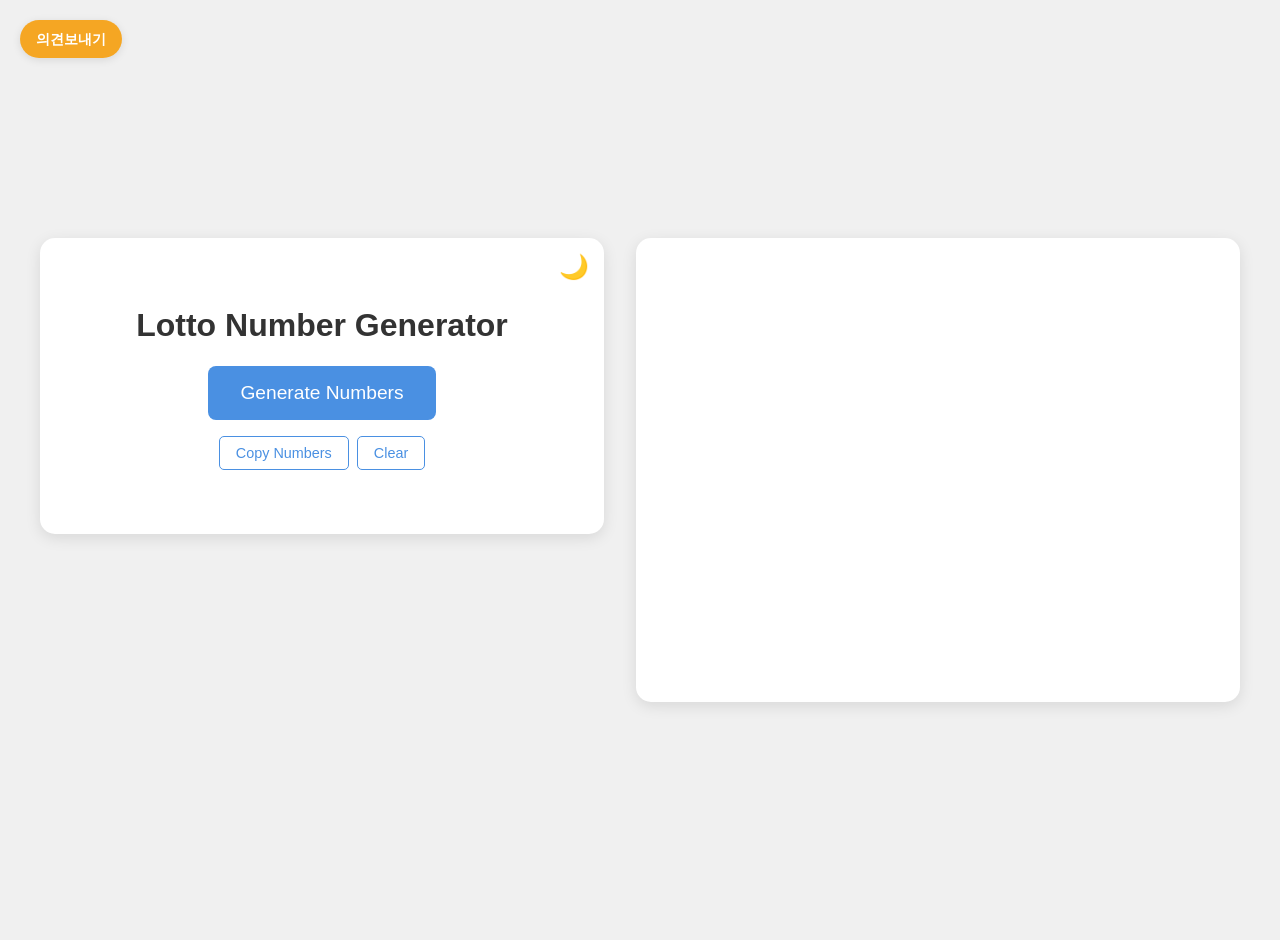
==== index.html @ a9fff1d1 "feat: add Disqus comments section with two-column layout" ====
<!DOCTYPE html>
<html lang="en">
<head>
    <meta charset="UTF-8">
    <meta name="viewport" content="width=device-width, initial-scale=1.0">
    <title>Lotto Number Generator</title>
    <link rel="stylesheet" href="style.css">
</head>
<body>
    <button id="voc-open-btn">의견보내기</button>
    <div class="main-wrapper">
        <div class="container">
            <button id="theme-toggle" title="Toggle Dark/Light Mode">🌙</button>
            <h1>Lotto Number Generator</h1>
            <button id="generate-btn">Generate Numbers</button>
            <div class="action-buttons">
                <button id="copy-btn" class="secondary-btn">Copy Numbers</button>
                <button id="clear-btn" class="secondary-btn">Clear</button>
            </div>
            <div id="numbers-container"></div>
        </div>

        <div class="comments-section">
            <div id="disqus_thread"></div>
            <script>
                /**
                *  RECOMMENDED CONFIGURATION VARIABLES: EDIT AND UNCOMMENT THE SECTION BELOW TO INSERT DYNAMIC VALUES FROM YOUR PLATFORM OR CMS.
                *  LEARN WHY DEFINING THESE VARIABLES IS IMPORTANT: https://disqus.com/admin/universalcode/#configuration-variables    */
                /*
                var disqus_config = function () {
                this.page.url = PAGE_URL;  // Replace PAGE_URL with your page's canonical URL variable
                this.page.identifier = PAGE_IDENTIFIER; // Replace PAGE_IDENTIFIER with your page's unique identifier variable
                };
                */
                (function() { // DON'T EDIT BELOW THIS LINE
                var d = document, s = d.createElement('script');
                s.src = 'https://project-kyk2d06i1i.disqus.com/embed.js';
                s.setAttribute('data-timestamp', +new Date());
                (d.head || d.body).appendChild(s);
                })();
            </script>
            <noscript>Please enable JavaScript to view the <a href="https://disqus.com/?ref_noscript">comments powered by Disqus.</a></noscript>
        </div>
    </div>

    <!-- VOC Modal -->
    <div id="voc-modal" class="modal">
        <div class="modal-content">
            <span class="close-btn">&times;</span>
            <h3>Improvement Feedback (VOC)</h3>
            <form action="https://formspree.io/f/mlgzglkg" method="POST" id="voc-form">
                <input type="email" name="email" placeholder="Your email (optional)" class="voc-input">
                <textarea name="message" placeholder="How can we improve?" required class="voc-textarea"></textarea>
                <button type="submit" class="secondary-btn">Send Feedback</button>
            </form>
        </div>
    </div>

    <script src="main.js"></script>
</body>
</html>
---- style.css ----
:root {
    --primary-color: #4a90e2;
    --secondary-color: #f5a623;
    --background-color: #f0f0f0;
    --container-bg: #ffffff;
    --text-color: #333333;
    --white: #ffffff;
    --shadow: rgba(0, 0, 0, 0.1);
}

body.dark-mode {
    --background-color: #1a1a1a;
    --container-bg: #2d2d2d;
    --text-color: #f0f0f0;
    --shadow: rgba(0, 0, 0, 0.5);
}

body {
    font-family: 'Arial', sans-serif;
    background-color: var(--background-color);
    color: var(--text-color);
    margin: 0;
    padding: 20px;
    display: flex;
    justify-content: center;
    align-items: center;
    min-height: 100vh;
    transition: background-color 0.3s, color 0.3s;
}

.main-wrapper {
    display: flex;
    gap: 2rem;
    max-width: 1200px;
    width: 100%;
    align-items: flex-start;
    justify-content: center;
}

.container {
    flex: 1;
    max-width: 500px;
    position: relative;
    text-align: center;
    background-color: var(--container-bg);
    padding: 3rem 2rem 2rem 2rem;
    border-radius: 15px;
    box-shadow: 0 4px 15px var(--shadow);
    transition: background-color 0.3s, box-shadow 0.3s;
}

.comments-section {
    flex: 1;
    max-width: 600px;
    background-color: var(--container-bg);
    padding: 2rem;
    border-radius: 15px;
    box-shadow: 0 4px 15px var(--shadow);
    transition: background-color 0.3s, box-shadow 0.3s;
    min-height: 400px;
}

@media (max-width: 1000px) {
    .main-wrapper {
        flex-direction: column;
        align-items: center;
    }
    .container, .comments-section {
        width: 100%;
        max-width: 100%;
    }
}

#theme-toggle {
    position: absolute;
    top: 10px;
    right: 10px;
    background: none;
    border: none;
    font-size: 1.5rem;
    cursor: pointer;
    padding: 5px;
    border-radius: 50%;
    transition: background-color 0.2s;
}

#theme-toggle:hover {
    background-color: rgba(128, 128, 128, 0.2);
}

#generate-btn {
    background-color: var(--primary-color);
    color: var(--white);
    border: none;
    padding: 1rem 2rem;
    font-size: 1.2rem;
    border-radius: 8px;
    cursor: pointer;
    transition: background-color 0.3s ease, transform 0.1s;
}

#generate-btn:hover {
    background-color: #357ABD;
}

#generate-btn:active {
    transform: scale(0.98);
}

.action-buttons {
    margin-top: 1rem;
    display: flex;
    justify-content: center;
    gap: 0.5rem;
}

.secondary-btn {
    background-color: transparent;
    border: 1px solid var(--primary-color);
    color: var(--primary-color);
    padding: 0.5rem 1rem;
    border-radius: 5px;
    cursor: pointer;
    font-size: 0.9rem;
    transition: all 0.2s;
}

.secondary-btn:hover {
    background-color: var(--primary-color);
    color: white;
}

#numbers-container {
    display: flex;
    justify-content: center;
    gap: 1rem;
    margin-top: 2rem;
    flex-wrap: wrap;
}

lotto-ball {
    margin: 5px;
}

#voc-open-btn {
    position: fixed;
    top: 20px;
    left: 20px;
    background-color: var(--secondary-color);
    color: white;
    border: none;
    padding: 0.6rem 1rem;
    border-radius: 20px;
    cursor: pointer;
    font-size: 0.9rem;
    font-weight: bold;
    box-shadow: 0 2px 8px var(--shadow);
    transition: transform 0.2s, background-color 0.2s;
    z-index: 100;
}

#voc-open-btn:hover {
    background-color: #e59512;
    transform: translateY(-2px);
}

/* Modal Styles */
.modal {
    display: none;
    position: fixed;
    z-index: 1000;
    left: 0;
    top: 0;
    width: 100%;
    height: 100%;
    background-color: rgba(0, 0, 0, 0.5);
    backdrop-filter: blur(3px);
}

.modal-content {
    background-color: var(--container-bg);
    margin: 10% auto;
    padding: 2rem;
    border-radius: 15px;
    width: 90%;
    max-width: 400px;
    position: relative;
    box-shadow: 0 5px 20px rgba(0, 0, 0, 0.3);
    color: var(--text-color);
}

.close-btn {
    position: absolute;
    top: 15px;
    right: 20px;
    font-size: 1.5rem;
    font-weight: bold;
    cursor: pointer;
    color: var(--text-color);
    opacity: 0.6;
}

.close-btn:hover {
    opacity: 1;
}

#voc-form {
    display: flex;
    flex-direction: column;
    gap: 0.8rem;
    margin-top: 1.5rem;
}

.voc-input, .voc-textarea {
    width: 100%;
    padding: 0.8rem;
    border: 1px solid var(--shadow);
    border-radius: 8px;
    background-color: var(--background-color);
    color: var(--text-color);
    font-family: inherit;
    box-sizing: border-box;
    transition: border-color 0.2s;
}

.voc-input:focus, .voc-textarea:focus {
    outline: none;
    border-color: var(--primary-color);
}

.voc-textarea {
    min-height: 120px;
    resize: vertical;
}
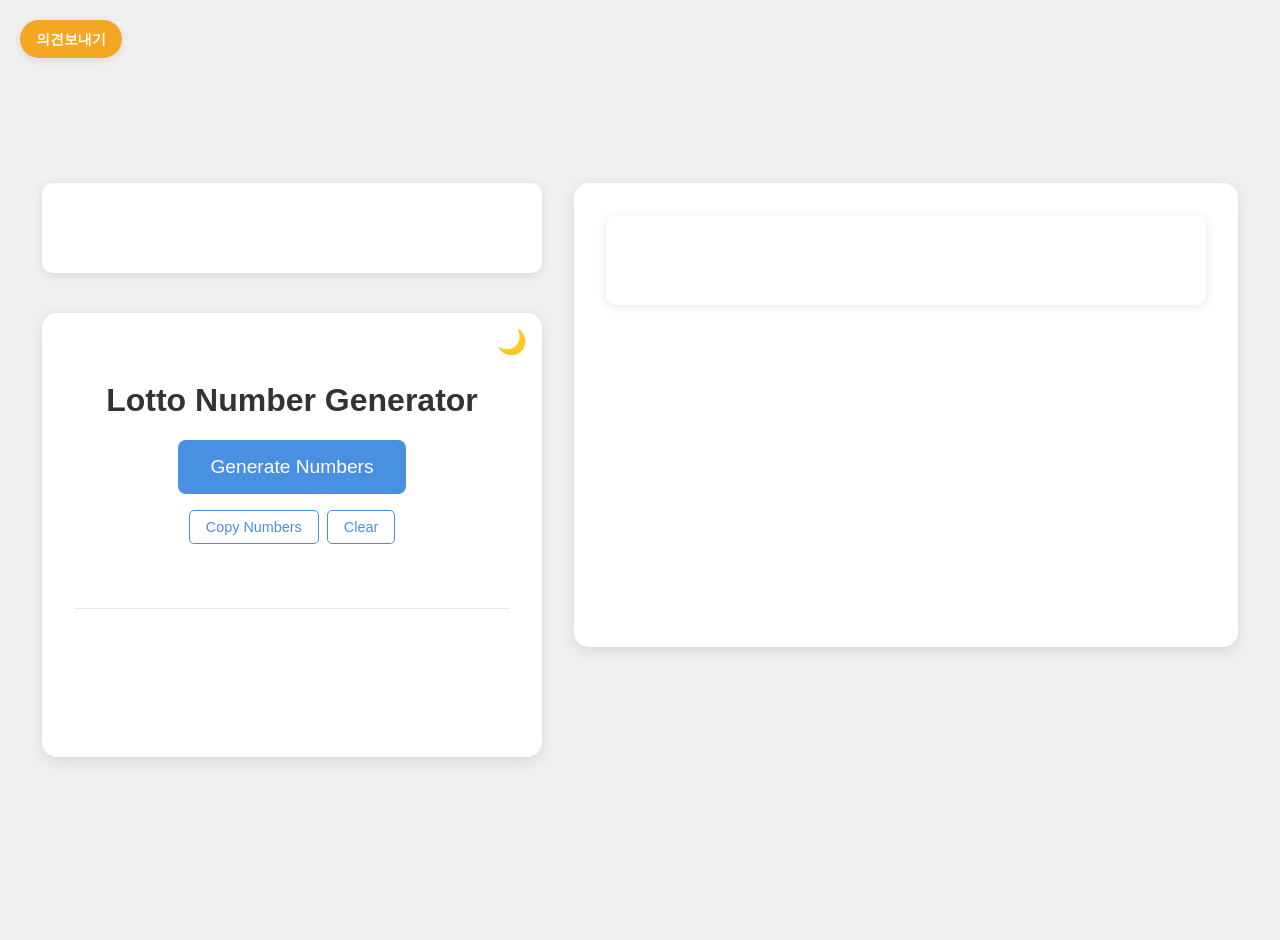
==== commit 900ca215: "feat: integrate Google AdSense with responsive ad slots" ====
--- a/index.html
+++ b/index.html
@@ -6,22 +6,59 @@
     <meta name="viewport" content="width=device-width, initial-scale=1.0">
     <title>Lotto Number Generator</title>
     <link rel="stylesheet" href="style.css">
+    <script async src="https://pagead2.googlesyndication.com/pagead/js/adsbygoogle.js?client=ca-pub-1113198505681648"
+     crossorigin="anonymous"></script>
 </head>
 <body>
     <button id="voc-open-btn">의견보내기</button>
+    
     <div class="main-wrapper">
-        <div class="container">
-            <button id="theme-toggle" title="Toggle Dark/Light Mode">🌙</button>
-            <h1>Lotto Number Generator</h1>
-            <button id="generate-btn">Generate Numbers</button>
-            <div class="action-buttons">
-                <button id="copy-btn" class="secondary-btn">Copy Numbers</button>
-                <button id="clear-btn" class="secondary-btn">Clear</button>
+        <div class="left-column">
+            <!-- Top Ad Slot -->
+            <div class="ad-slot">
+                <ins class="adsbygoogle"
+                     style="display:block"
+                     data-ad-client="ca-pub-1113198505681648"
+                     data-ad-slot="auto"
+                     data-ad-format="auto"
+                     data-full-width-responsive="true"></ins>
+                <script>(adsbygoogle = window.adsbygoogle || []).push({});</script>
             </div>
-            <div id="numbers-container"></div>
+
+            <div class="container">
+                <button id="theme-toggle" title="Toggle Dark/Light Mode">🌙</button>
+                <h1>Lotto Number Generator</h1>
+                <button id="generate-btn">Generate Numbers</button>
+                <div class="action-buttons">
+                    <button id="copy-btn" class="secondary-btn">Copy Numbers</button>
+                    <button id="clear-btn" class="secondary-btn">Clear</button>
+                </div>
+                <div id="numbers-container"></div>
+                
+                <!-- Inner Ad Slot -->
+                <div class="ad-slot-inner">
+                    <ins class="adsbygoogle"
+                         style="display:block"
+                         data-ad-client="ca-pub-1113198505681648"
+                         data-ad-slot="auto"
+                         data-ad-format="horizontal"
+                         data-full-width-responsive="true"></ins>
+                    <script>(adsbygoogle = window.adsbygoogle || []).push({});</script>
+                </div>
+            </div>
         </div>
 
         <div class="comments-section">
+            <!-- Comments Ad Slot -->
+            <div class="ad-slot">
+                <ins class="adsbygoogle"
+                     style="display:block"
+                     data-ad-client="ca-pub-1113198505681648"
+                     data-ad-slot="auto"
+                     data-ad-format="auto"
+                     data-full-width-responsive="true"></ins>
+                <script>(adsbygoogle = window.adsbygoogle || []).push({});</script>
+            </div>
             <div id="disqus_thread"></div>
             <script>
                 /**
--- a/style.css
+++ b/style.css
@@ -38,9 +38,16 @@
     justify-content: center;
 }
 
-.container {
+.left-column {
     flex: 1;
     max-width: 500px;
+    display: flex;
+    flex-direction: column;
+    gap: 1.5rem;
+}
+
+.container {
+    width: 100%;
     position: relative;
     text-align: center;
     background-color: var(--container-bg);
@@ -48,6 +55,25 @@
     border-radius: 15px;
     box-shadow: 0 4px 15px var(--shadow);
     transition: background-color 0.3s, box-shadow 0.3s;
+    box-sizing: border-box;
+}
+
+/* AdSense Styles */
+.ad-slot {
+    width: 100%;
+    min-height: 90px;
+    background-color: var(--container-bg);
+    border-radius: 10px;
+    overflow: hidden;
+    box-shadow: 0 2px 10px var(--shadow);
+    margin-bottom: 1rem;
+}
+
+.ad-slot-inner {
+    margin-top: 2rem;
+    min-height: 100px;
+    border-top: 1px solid var(--shadow);
+    padding-top: 1rem;
 }
 
 .comments-section {
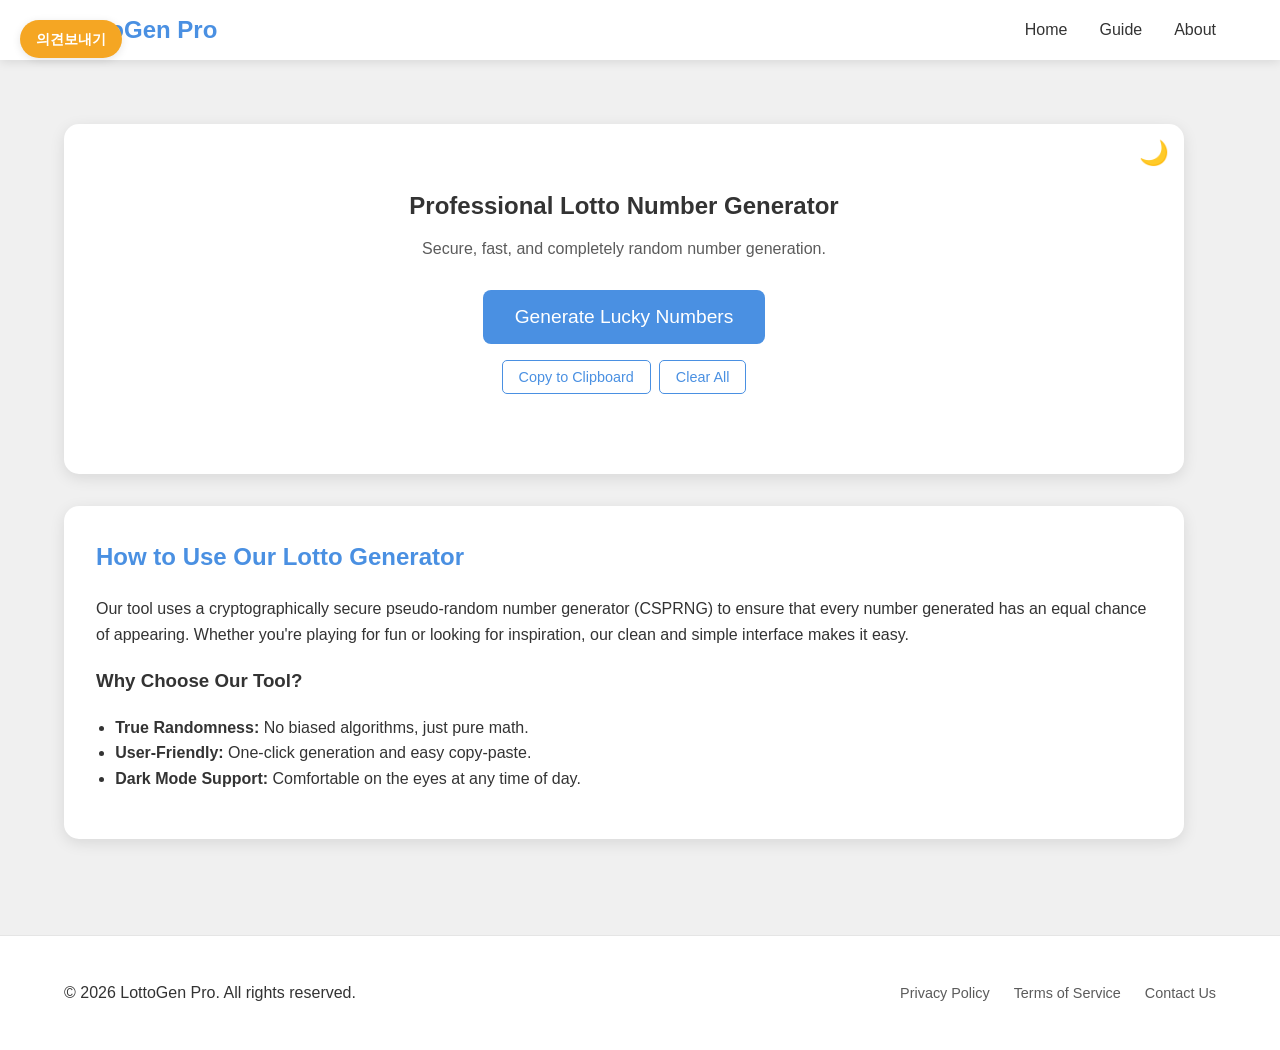
==== commit 56d558a0: "feat: upgrade to high-quality professional site for AdSense approval" ====
--- a/index.html
+++ b/index.html
@@ -4,15 +4,28 @@
 <head>
     <meta charset="UTF-8">
     <meta name="viewport" content="width=device-width, initial-scale=1.0">
-    <title>Lotto Number Generator</title>
+    <title>Ultimate Lotto Number Generator - Professional Random Picker</title>
+    <meta name="description" content="Generate your lucky lotto numbers with our professional random picker. Features include dark mode, number sorting, and statistical insights for better luck.">
+    <meta name="keywords" content="lotto generator, random number picker, lucky numbers, lottery tool, free lotto picker">
+    <meta name="google-adsense-account" content="ca-pub-1113198505681648">
     <link rel="stylesheet" href="style.css">
     <script async src="https://pagead2.googlesyndication.com/pagead/js/adsbygoogle.js?client=ca-pub-1113198505681648"
      crossorigin="anonymous"></script>
 </head>
 <body>
-    <button id="voc-open-btn">의견보내기</button>
-    
-    <div class="main-wrapper">
+    <header>
+        <nav class="navbar">
+            <div class="nav-logo">LottoGen Pro</div>
+            <ul class="nav-links">
+                <li><a href="index.html">Home</a></li>
+                <li><a href="#guide">Guide</a></li>
+                <li><a href="about.html">About</a></li>
+            </ul>
+            <button id="voc-open-btn">의견보내기</button>
+        </nav>
+    </header>
+
+    <main class="main-wrapper">
         <div class="left-column">
             <!-- Top Ad Slot -->
             <div class="ad-slot">
@@ -25,17 +38,21 @@
                 <script>(adsbygoogle = window.adsbygoogle || []).push({});</script>
             </div>
 
-            <div class="container">
+            <section class="container">
                 <button id="theme-toggle" title="Toggle Dark/Light Mode">🌙</button>
-                <h1>Lotto Number Generator</h1>
-                <button id="generate-btn">Generate Numbers</button>
-                <div class="action-buttons">
-                    <button id="copy-btn" class="secondary-btn">Copy Numbers</button>
-                    <button id="clear-btn" class="secondary-btn">Clear</button>
+                <h1>Professional Lotto Number Generator</h1>
+                <p class="subtitle">Secure, fast, and completely random number generation.</p>
+                
+                <div class="generator-controls">
+                    <button id="generate-btn">Generate Lucky Numbers</button>
+                    <div class="action-buttons">
+                        <button id="copy-btn" class="secondary-btn">Copy to Clipboard</button>
+                        <button id="clear-btn" class="secondary-btn">Clear All</button>
+                    </div>
                 </div>
+                
                 <div id="numbers-container"></div>
                 
-                <!-- Inner Ad Slot -->
                 <div class="ad-slot-inner">
                     <ins class="adsbygoogle"
                          style="display:block"
@@ -45,11 +62,21 @@
                          data-full-width-responsive="true"></ins>
                     <script>(adsbygoogle = window.adsbygoogle || []).push({});</script>
                 </div>
-            </div>
+            </section>
+
+            <article id="guide" class="info-content">
+                <h2>How to Use Our Lotto Generator</h2>
+                <p>Our tool uses a cryptographically secure pseudo-random number generator (CSPRNG) to ensure that every number generated has an equal chance of appearing. Whether you're playing for fun or looking for inspiration, our clean and simple interface makes it easy.</p>
+                <h3>Why Choose Our Tool?</h3>
+                <ul>
+                    <li><strong>True Randomness:</strong> No biased algorithms, just pure math.</li>
+                    <li><strong>User-Friendly:</strong> One-click generation and easy copy-paste.</li>
+                    <li><strong>Dark Mode Support:</strong> Comfortable on the eyes at any time of day.</li>
+                </ul>
+            </article>
         </div>
 
-        <div class="comments-section">
-            <!-- Comments Ad Slot -->
+        <aside class="comments-section">
             <div class="ad-slot">
                 <ins class="adsbygoogle"
                      style="display:block"
@@ -61,25 +88,26 @@
             </div>
             <div id="disqus_thread"></div>
             <script>
-                /**
-                *  RECOMMENDED CONFIGURATION VARIABLES: EDIT AND UNCOMMENT THE SECTION BELOW TO INSERT DYNAMIC VALUES FROM YOUR PLATFORM OR CMS.
-                *  LEARN WHY DEFINING THESE VARIABLES IS IMPORTANT: https://disqus.com/admin/universalcode/#configuration-variables    */
-                /*
-                var disqus_config = function () {
-                this.page.url = PAGE_URL;  // Replace PAGE_URL with your page's canonical URL variable
-                this.page.identifier = PAGE_IDENTIFIER; // Replace PAGE_IDENTIFIER with your page's unique identifier variable
-                };
-                */
-                (function() { // DON'T EDIT BELOW THIS LINE
+                (function() {
                 var d = document, s = d.createElement('script');
                 s.src = 'https://project-kyk2d06i1i.disqus.com/embed.js';
                 s.setAttribute('data-timestamp', +new Date());
                 (d.head || d.body).appendChild(s);
                 })();
             </script>
-            <noscript>Please enable JavaScript to view the <a href="https://disqus.com/?ref_noscript">comments powered by Disqus.</a></noscript>
+        </aside>
+    </main>
+
+    <footer>
+        <div class="footer-content">
+            <p>&copy; 2026 LottoGen Pro. All rights reserved.</p>
+            <ul class="footer-links">
+                <li><a href="privacy.html">Privacy Policy</a></li>
+                <li><a href="terms.html">Terms of Service</a></li>
+                <li><a href="about.html">Contact Us</a></li>
+            </ul>
         </div>
-    </div>
+    </footer>
 
     <!-- VOC Modal -->
     <div id="voc-modal" class="modal">
--- a/style.css
+++ b/style.css
@@ -17,33 +17,72 @@
 }
 
 body {
-    font-family: 'Arial', sans-serif;
+    font-family: 'Segoe UI', Tahoma, Geneva, Verdana, sans-serif;
     background-color: var(--background-color);
     color: var(--text-color);
     margin: 0;
-    padding: 20px;
-    display: flex;
-    justify-content: center;
-    align-items: center;
+    padding: 0;
+    display: flex;
+    flex-direction: column;
     min-height: 100vh;
     transition: background-color 0.3s, color 0.3s;
 }
 
+/* Navbar */
+.navbar {
+    display: flex;
+    justify-content: space-between;
+    align-items: center;
+    padding: 1rem 5%;
+    background-color: var(--container-bg);
+    box-shadow: 0 2px 10px var(--shadow);
+    position: sticky;
+    top: 0;
+    z-index: 1000;
+}
+
+.nav-logo {
+    font-size: 1.5rem;
+    font-weight: bold;
+    color: var(--primary-color);
+}
+
+.nav-links {
+    display: flex;
+    list-style: none;
+    gap: 2rem;
+    margin: 0;
+    padding: 0;
+}
+
+.nav-links a {
+    text-decoration: none;
+    color: var(--text-color);
+    font-weight: 500;
+    transition: color 0.2s;
+}
+
+.nav-links a:hover {
+    color: var(--primary-color);
+}
+
+/* Layout */
 .main-wrapper {
     display: flex;
     gap: 2rem;
     max-width: 1200px;
-    width: 100%;
+    width: 90%;
+    margin: 2rem auto;
     align-items: flex-start;
     justify-content: center;
+    flex: 1;
 }
 
 .left-column {
-    flex: 1;
-    max-width: 500px;
+    flex: 2;
     display: flex;
     flex-direction: column;
-    gap: 1.5rem;
+    gap: 2rem;
 }
 
 .container {
@@ -51,50 +90,93 @@
     position: relative;
     text-align: center;
     background-color: var(--container-bg);
-    padding: 3rem 2rem 2rem 2rem;
+    padding: 3rem 2rem;
     border-radius: 15px;
     box-shadow: 0 4px 15px var(--shadow);
-    transition: background-color 0.3s, box-shadow 0.3s;
     box-sizing: border-box;
 }
 
-/* AdSense Styles */
-.ad-slot {
-    width: 100%;
-    min-height: 90px;
-    background-color: var(--container-bg);
-    border-radius: 10px;
-    overflow: hidden;
-    box-shadow: 0 2px 10px var(--shadow);
-    margin-bottom: 1rem;
-}
-
-.ad-slot-inner {
-    margin-top: 2rem;
-    min-height: 100px;
-    border-top: 1px solid var(--shadow);
-    padding-top: 1rem;
-}
-
-.comments-section {
-    flex: 1;
-    max-width: 600px;
+.subtitle {
+    opacity: 0.8;
+    margin-bottom: 2rem;
+}
+
+.info-content {
     background-color: var(--container-bg);
     padding: 2rem;
     border-radius: 15px;
     box-shadow: 0 4px 15px var(--shadow);
-    transition: background-color 0.3s, box-shadow 0.3s;
-    min-height: 400px;
+    line-height: 1.6;
+}
+
+.info-content h2 {
+    color: var(--primary-color);
+    margin-top: 0;
+}
+
+.info-content ul {
+    padding-left: 1.2rem;
+}
+
+/* Footer */
+footer {
+    background-color: var(--container-bg);
+    padding: 2rem 5%;
+    margin-top: 4rem;
+    border-top: 1px solid var(--shadow);
+}
+
+.footer-content {
+    display: flex;
+    justify-content: space-between;
+    align-items: center;
+    flex-wrap: wrap;
+    max-width: 1200px;
+    margin: 0 auto;
+}
+
+.footer-links {
+    display: flex;
+    list-style: none;
+    gap: 1.5rem;
+    padding: 0;
+}
+
+.footer-links a {
+    text-decoration: none;
+    color: var(--text-color);
+    font-size: 0.9rem;
+    opacity: 0.8;
+}
+
+.footer-links a:hover {
+    opacity: 1;
+}
+
+#voc-open-btn {
+    position: static; /* Remove fixed position in navbar */
+    background-color: var(--secondary-color);
+    color: white;
+    border: none;
+    padding: 0.6rem 1.2rem;
+    border-radius: 20px;
+    cursor: pointer;
+    font-size: 0.9rem;
+    font-weight: bold;
+    transition: transform 0.2s, background-color 0.2s;
 }
 
 @media (max-width: 1000px) {
     .main-wrapper {
         flex-direction: column;
-        align-items: center;
+        width: 95%;
     }
-    .container, .comments-section {
+    .left-column, .comments-section {
         width: 100%;
-        max-width: 100%;
+    }
+    .navbar {
+        flex-direction: column;
+        gap: 1rem;
     }
 }
 
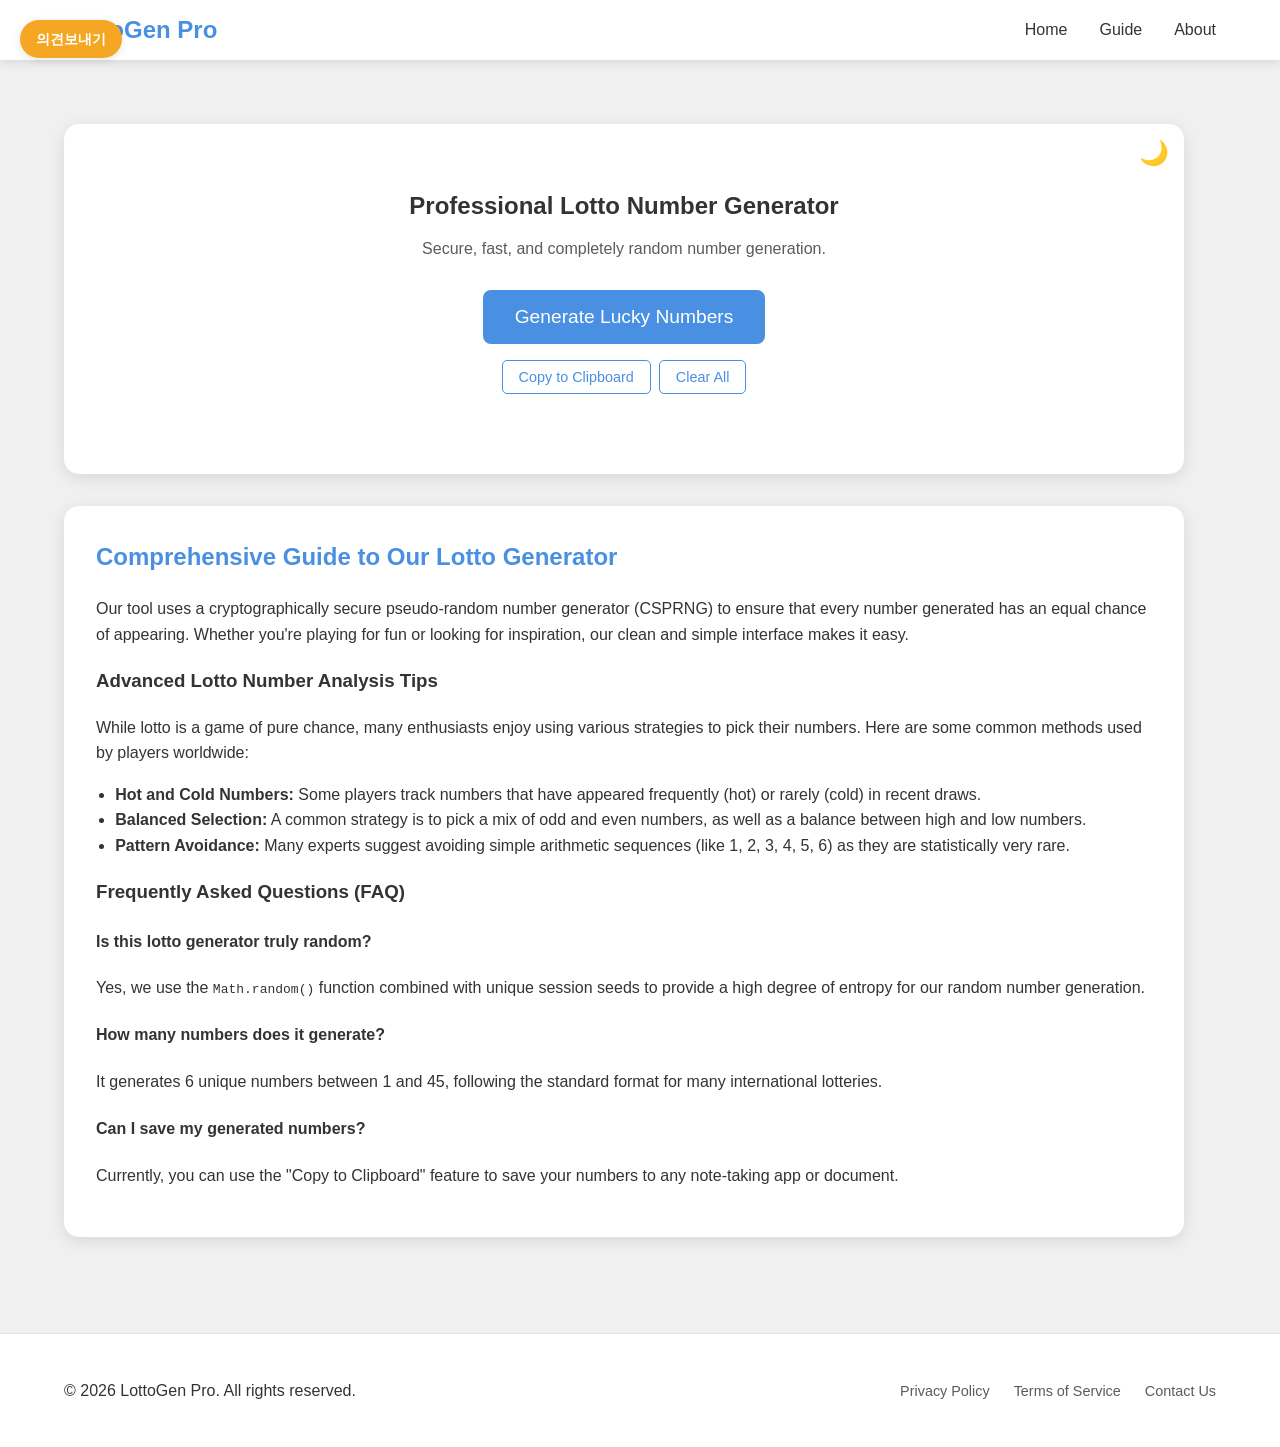
==== commit 611b4ad7: "feat: enhance content depth and site authority based on AdSense quality guidelines" ====
--- a/index.html
+++ b/index.html
@@ -65,14 +65,30 @@
             </section>
 
             <article id="guide" class="info-content">
-                <h2>How to Use Our Lotto Generator</h2>
+                <h2>Comprehensive Guide to Our Lotto Generator</h2>
                 <p>Our tool uses a cryptographically secure pseudo-random number generator (CSPRNG) to ensure that every number generated has an equal chance of appearing. Whether you're playing for fun or looking for inspiration, our clean and simple interface makes it easy.</p>
-                <h3>Why Choose Our Tool?</h3>
+                
+                <h3>Advanced Lotto Number Analysis Tips</h3>
+                <p>While lotto is a game of pure chance, many enthusiasts enjoy using various strategies to pick their numbers. Here are some common methods used by players worldwide:</p>
                 <ul>
-                    <li><strong>True Randomness:</strong> No biased algorithms, just pure math.</li>
-                    <li><strong>User-Friendly:</strong> One-click generation and easy copy-paste.</li>
-                    <li><strong>Dark Mode Support:</strong> Comfortable on the eyes at any time of day.</li>
+                    <li><strong>Hot and Cold Numbers:</strong> Some players track numbers that have appeared frequently (hot) or rarely (cold) in recent draws.</li>
+                    <li><strong>Balanced Selection:</strong> A common strategy is to pick a mix of odd and even numbers, as well as a balance between high and low numbers.</li>
+                    <li><strong>Pattern Avoidance:</strong> Many experts suggest avoiding simple arithmetic sequences (like 1, 2, 3, 4, 5, 6) as they are statistically very rare.</li>
                 </ul>
+
+                <h3>Frequently Asked Questions (FAQ)</h3>
+                <div class="faq-item">
+                    <h4>Is this lotto generator truly random?</h4>
+                    <p>Yes, we use the <code>Math.random()</code> function combined with unique session seeds to provide a high degree of entropy for our random number generation.</p>
+                </div>
+                <div class="faq-item">
+                    <h4>How many numbers does it generate?</h4>
+                    <p>It generates 6 unique numbers between 1 and 45, following the standard format for many international lotteries.</p>
+                </div>
+                <div class="faq-item">
+                    <h4>Can I save my generated numbers?</h4>
+                    <p>Currently, you can use the "Copy to Clipboard" feature to save your numbers to any note-taking app or document.</p>
+                </div>
             </article>
         </div>
 
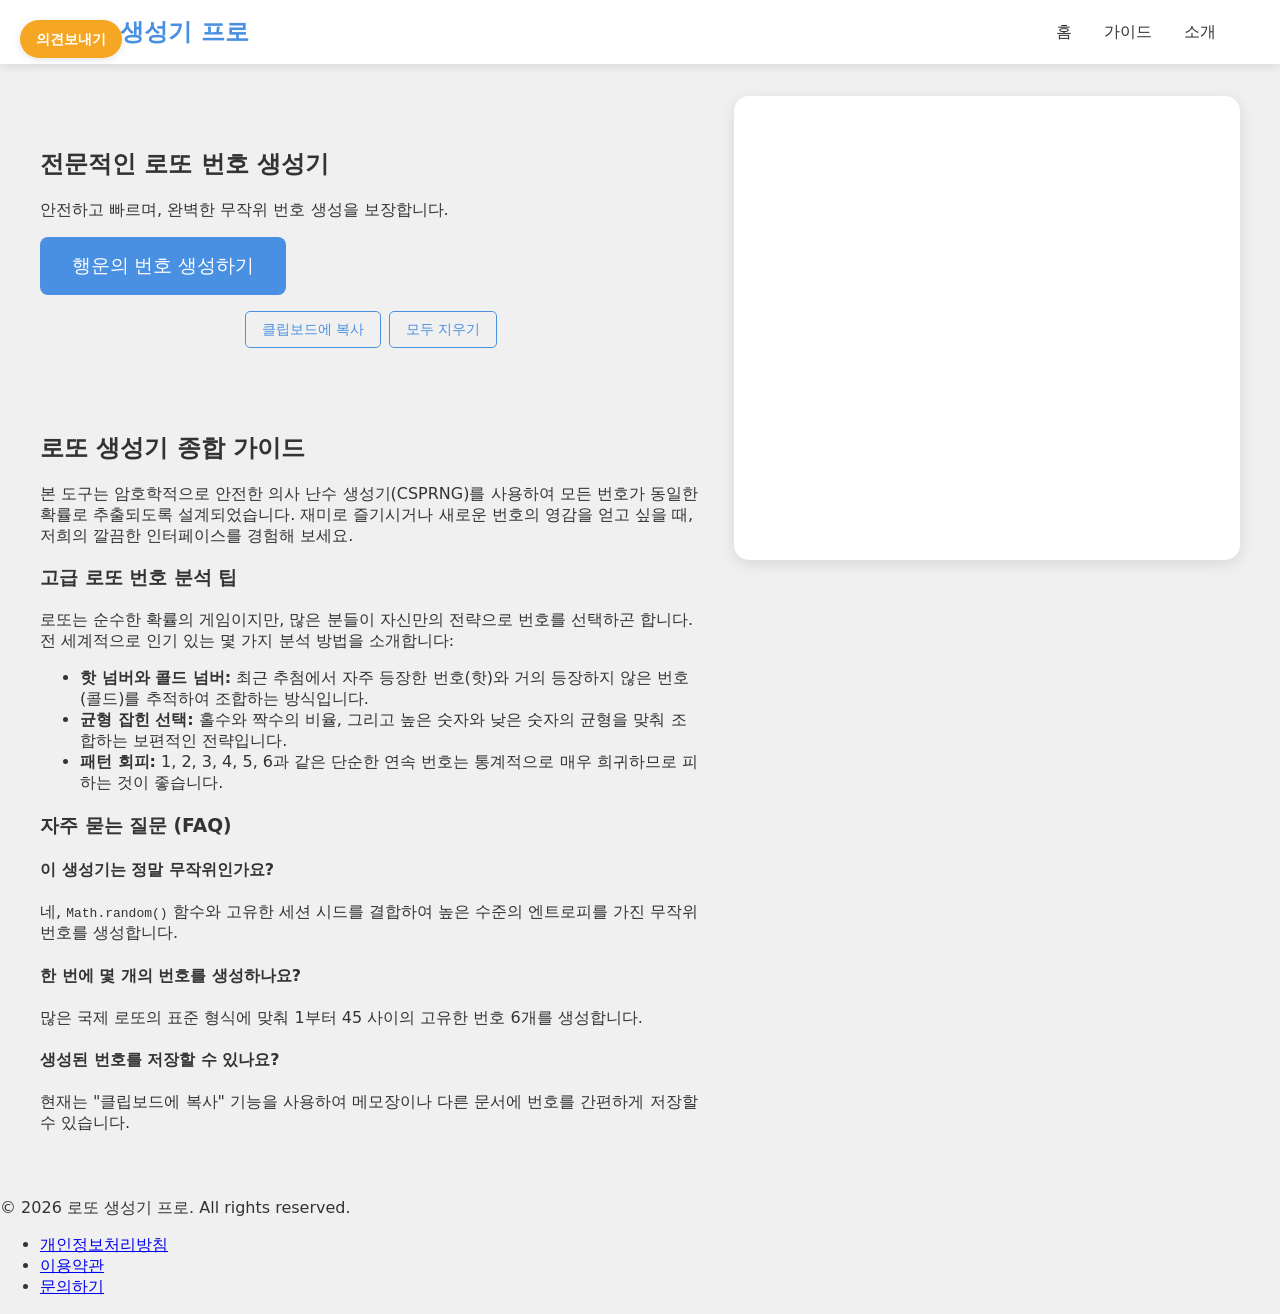
==== commit 3a263ecb: "fix: layout issue and translate entire site to Korean" ====
--- a/index.html
+++ b/index.html
@@ -1,12 +1,11 @@
-
 <!DOCTYPE html>
-<html lang="en">
+<html lang="ko">
 <head>
     <meta charset="UTF-8">
     <meta name="viewport" content="width=device-width, initial-scale=1.0">
-    <title>Ultimate Lotto Number Generator - Professional Random Picker</title>
-    <meta name="description" content="Generate your lucky lotto numbers with our professional random picker. Features include dark mode, number sorting, and statistical insights for better luck.">
-    <meta name="keywords" content="lotto generator, random number picker, lucky numbers, lottery tool, free lotto picker">
+    <title>로또 번호 생성기 프로 - 전문적인 무작위 추출 도구</title>
+    <meta name="description" content="전문적인 무작위 추출 도구를 사용하여 행운의 로또 번호를 생성하세요. 다크 모드, 번호 정렬, 통계적 통찰력 등 최고의 기능을 제공합니다.">
+    <meta name="keywords" content="로또 생성기, 번호 추출기, 행운의 번호, 로또 도구, 무료 로또 번호">
     <meta name="google-adsense-account" content="ca-pub-1113198505681648">
     <link rel="stylesheet" href="style.css">
     <script async src="https://pagead2.googlesyndication.com/pagead/js/adsbygoogle.js?client=ca-pub-1113198505681648"
@@ -15,11 +14,11 @@
 <body>
     <header>
         <nav class="navbar">
-            <div class="nav-logo">LottoGen Pro</div>
+            <div class="nav-logo">로또 생성기 프로</div>
             <ul class="nav-links">
-                <li><a href="index.html">Home</a></li>
-                <li><a href="#guide">Guide</a></li>
-                <li><a href="about.html">About</a></li>
+                <li><a href="index.html">홈</a></li>
+                <li><a href="#guide">가이드</a></li>
+                <li><a href="about.html">소개</a></li>
             </ul>
             <button id="voc-open-btn">의견보내기</button>
         </nav>
@@ -27,7 +26,7 @@
 
     <main class="main-wrapper">
         <div class="left-column">
-            <!-- Top Ad Slot -->
+            <!-- 상단 광고 영역 -->
             <div class="ad-slot">
                 <ins class="adsbygoogle"
                      style="display:block"
@@ -39,20 +38,21 @@
             </div>
 
             <section class="container">
-                <button id="theme-toggle" title="Toggle Dark/Light Mode">🌙</button>
-                <h1>Professional Lotto Number Generator</h1>
-                <p class="subtitle">Secure, fast, and completely random number generation.</p>
+                <button id="theme-toggle" title="다크/라이트 모드 전환">🌙</button>
+                <h1>전문적인 로또 번호 생성기</h1>
+                <p class="subtitle">안전하고 빠르며, 완벽한 무작위 번호 생성을 보장합니다.</p>
                 
                 <div class="generator-controls">
-                    <button id="generate-btn">Generate Lucky Numbers</button>
+                    <button id="generate-btn">행운의 번호 생성하기</button>
                     <div class="action-buttons">
-                        <button id="copy-btn" class="secondary-btn">Copy to Clipboard</button>
-                        <button id="clear-btn" class="secondary-btn">Clear All</button>
+                        <button id="copy-btn" class="secondary-btn">클립보드에 복사</button>
+                        <button id="clear-btn" class="secondary-btn">모두 지우기</button>
                     </div>
                 </div>
                 
                 <div id="numbers-container"></div>
                 
+                <!-- 내부 광고 영역 -->
                 <div class="ad-slot-inner">
                     <ins class="adsbygoogle"
                          style="display:block"
@@ -65,34 +65,35 @@
             </section>
 
             <article id="guide" class="info-content">
-                <h2>Comprehensive Guide to Our Lotto Generator</h2>
-                <p>Our tool uses a cryptographically secure pseudo-random number generator (CSPRNG) to ensure that every number generated has an equal chance of appearing. Whether you're playing for fun or looking for inspiration, our clean and simple interface makes it easy.</p>
+                <h2>로또 생성기 종합 가이드</h2>
+                <p>본 도구는 암호학적으로 안전한 의사 난수 생성기(CSPRNG)를 사용하여 모든 번호가 동일한 확률로 추출되도록 설계되었습니다. 재미로 즐기시거나 새로운 번호의 영감을 얻고 싶을 때, 저희의 깔끔한 인터페이스를 경험해 보세요.</p>
                 
-                <h3>Advanced Lotto Number Analysis Tips</h3>
-                <p>While lotto is a game of pure chance, many enthusiasts enjoy using various strategies to pick their numbers. Here are some common methods used by players worldwide:</p>
+                <h3>고급 로또 번호 분석 팁</h3>
+                <p>로또는 순수한 확률의 게임이지만, 많은 분들이 자신만의 전략으로 번호를 선택하곤 합니다. 전 세계적으로 인기 있는 몇 가지 분석 방법을 소개합니다:</p>
                 <ul>
-                    <li><strong>Hot and Cold Numbers:</strong> Some players track numbers that have appeared frequently (hot) or rarely (cold) in recent draws.</li>
-                    <li><strong>Balanced Selection:</strong> A common strategy is to pick a mix of odd and even numbers, as well as a balance between high and low numbers.</li>
-                    <li><strong>Pattern Avoidance:</strong> Many experts suggest avoiding simple arithmetic sequences (like 1, 2, 3, 4, 5, 6) as they are statistically very rare.</li>
+                    <li><strong>핫 넘버와 콜드 넘버:</strong> 최근 추첨에서 자주 등장한 번호(핫)와 거의 등장하지 않은 번호(콜드)를 추적하여 조합하는 방식입니다.</li>
+                    <li><strong>균형 잡힌 선택:</strong> 홀수와 짝수의 비율, 그리고 높은 숫자와 낮은 숫자의 균형을 맞춰 조합하는 보편적인 전략입니다.</li>
+                    <li><strong>패턴 회피:</strong> 1, 2, 3, 4, 5, 6과 같은 단순한 연속 번호는 통계적으로 매우 희귀하므로 피하는 것이 좋습니다.</li>
                 </ul>
 
-                <h3>Frequently Asked Questions (FAQ)</h3>
+                <h3>자주 묻는 질문 (FAQ)</h3>
                 <div class="faq-item">
-                    <h4>Is this lotto generator truly random?</h4>
-                    <p>Yes, we use the <code>Math.random()</code> function combined with unique session seeds to provide a high degree of entropy for our random number generation.</p>
+                    <h4>이 생성기는 정말 무작위인가요?</h4>
+                    <p>네, <code>Math.random()</code> 함수와 고유한 세션 시드를 결합하여 높은 수준의 엔트로피를 가진 무작위 번호를 생성합니다.</p>
                 </div>
                 <div class="faq-item">
-                    <h4>How many numbers does it generate?</h4>
-                    <p>It generates 6 unique numbers between 1 and 45, following the standard format for many international lotteries.</p>
+                    <h4>한 번에 몇 개의 번호를 생성하나요?</h4>
+                    <p>많은 국제 로또의 표준 형식에 맞춰 1부터 45 사이의 고유한 번호 6개를 생성합니다.</p>
                 </div>
                 <div class="faq-item">
-                    <h4>Can I save my generated numbers?</h4>
-                    <p>Currently, you can use the "Copy to Clipboard" feature to save your numbers to any note-taking app or document.</p>
+                    <h4>생성된 번호를 저장할 수 있나요?</h4>
+                    <p>현재는 "클립보드에 복사" 기능을 사용하여 메모장이나 다른 문서에 번호를 간편하게 저장할 수 있습니다.</p>
                 </div>
             </article>
         </div>
 
         <aside class="comments-section">
+            <!-- 댓글 광고 영역 -->
             <div class="ad-slot">
                 <ins class="adsbygoogle"
                      style="display:block"
@@ -116,24 +117,24 @@
 
     <footer>
         <div class="footer-content">
-            <p>&copy; 2026 LottoGen Pro. All rights reserved.</p>
+            <p>&copy; 2026 로또 생성기 프로. All rights reserved.</p>
             <ul class="footer-links">
-                <li><a href="privacy.html">Privacy Policy</a></li>
-                <li><a href="terms.html">Terms of Service</a></li>
-                <li><a href="about.html">Contact Us</a></li>
+                <li><a href="privacy.html">개인정보처리방침</a></li>
+                <li><a href="terms.html">이용약관</a></li>
+                <li><a href="about.html">문의하기</a></li>
             </ul>
         </div>
     </footer>
 
-    <!-- VOC Modal -->
+    <!-- VOC 모달 -->
     <div id="voc-modal" class="modal">
         <div class="modal-content">
             <span class="close-btn">&times;</span>
-            <h3>Improvement Feedback (VOC)</h3>
+            <h3>개선 사항 보내기 (VOC)</h3>
             <form action="https://formspree.io/f/mlgzglkg" method="POST" id="voc-form">
-                <input type="email" name="email" placeholder="Your email (optional)" class="voc-input">
-                <textarea name="message" placeholder="How can we improve?" required class="voc-textarea"></textarea>
-                <button type="submit" class="secondary-btn">Send Feedback</button>
+                <input type="email" name="email" placeholder="이메일 주소 (선택 사항)" class="voc-input">
+                <textarea name="message" placeholder="어떻게 개선하면 좋을까요?" required class="voc-textarea"></textarea>
+                <button type="submit" class="secondary-btn">의견 보내기</button>
             </form>
         </div>
     </div>
--- a/style.css
+++ b/style.css
@@ -17,7 +17,7 @@
 }
 
 body {
-    font-family: 'Segoe UI', Tahoma, Geneva, Verdana, sans-serif;
+    font-family: 'Pretendard', -apple-system, BlinkMacSystemFont, system-ui, Roboto, 'Helvetica Neue', 'Segoe UI', 'Apple SD Gothic Neo', 'Noto Sans KR', 'Malgun Gothic', sans-serif;
     background-color: var(--background-color);
     color: var(--text-color);
     margin: 0;
@@ -71,7 +71,7 @@
     display: flex;
     gap: 2rem;
     max-width: 1200px;
-    width: 90%;
+    width: 95%; /* Increased from 90% */
     margin: 2rem auto;
     align-items: flex-start;
     justify-content: center;
@@ -79,104 +79,32 @@
 }
 
 .left-column {
-    flex: 2;
+    flex: 1.5; /* Adjusted from 2 to reduce 'squeezed' effect on the right */
+    min-width: 320px;
     display: flex;
     flex-direction: column;
     gap: 2rem;
 }
 
-.container {
-    width: 100%;
-    position: relative;
-    text-align: center;
-    background-color: var(--container-bg);
-    padding: 3rem 2rem;
-    border-radius: 15px;
-    box-shadow: 0 4px 15px var(--shadow);
-    box-sizing: border-box;
-}
-
-.subtitle {
-    opacity: 0.8;
-    margin-bottom: 2rem;
-}
-
-.info-content {
+.comments-section {
+    flex: 1;
+    min-width: 320px; /* Added min-width to prevent squeezing */
     background-color: var(--container-bg);
     padding: 2rem;
     border-radius: 15px;
     box-shadow: 0 4px 15px var(--shadow);
-    line-height: 1.6;
-}
-
-.info-content h2 {
-    color: var(--primary-color);
-    margin-top: 0;
-}
-
-.info-content ul {
-    padding-left: 1.2rem;
-}
-
-/* Footer */
-footer {
-    background-color: var(--container-bg);
-    padding: 2rem 5%;
-    margin-top: 4rem;
-    border-top: 1px solid var(--shadow);
-}
-
-.footer-content {
-    display: flex;
-    justify-content: space-between;
-    align-items: center;
-    flex-wrap: wrap;
-    max-width: 1200px;
-    margin: 0 auto;
-}
-
-.footer-links {
-    display: flex;
-    list-style: none;
-    gap: 1.5rem;
-    padding: 0;
-}
-
-.footer-links a {
-    text-decoration: none;
-    color: var(--text-color);
-    font-size: 0.9rem;
-    opacity: 0.8;
-}
-
-.footer-links a:hover {
-    opacity: 1;
-}
-
-#voc-open-btn {
-    position: static; /* Remove fixed position in navbar */
-    background-color: var(--secondary-color);
-    color: white;
-    border: none;
-    padding: 0.6rem 1.2rem;
-    border-radius: 20px;
-    cursor: pointer;
-    font-size: 0.9rem;
-    font-weight: bold;
-    transition: transform 0.2s, background-color 0.2s;
-}
-
-@media (max-width: 1000px) {
+    transition: background-color 0.3s, box-shadow 0.3s;
+    min-height: 400px;
+}
+
+@media (max-width: 1100px) { /* Increased breakpoint */
     .main-wrapper {
         flex-direction: column;
-        width: 95%;
+        align-items: center;
     }
     .left-column, .comments-section {
         width: 100%;
-    }
-    .navbar {
-        flex-direction: column;
-        gap: 1rem;
+        max-width: 600px; /* Center and limit width on mobile */
     }
 }
 
